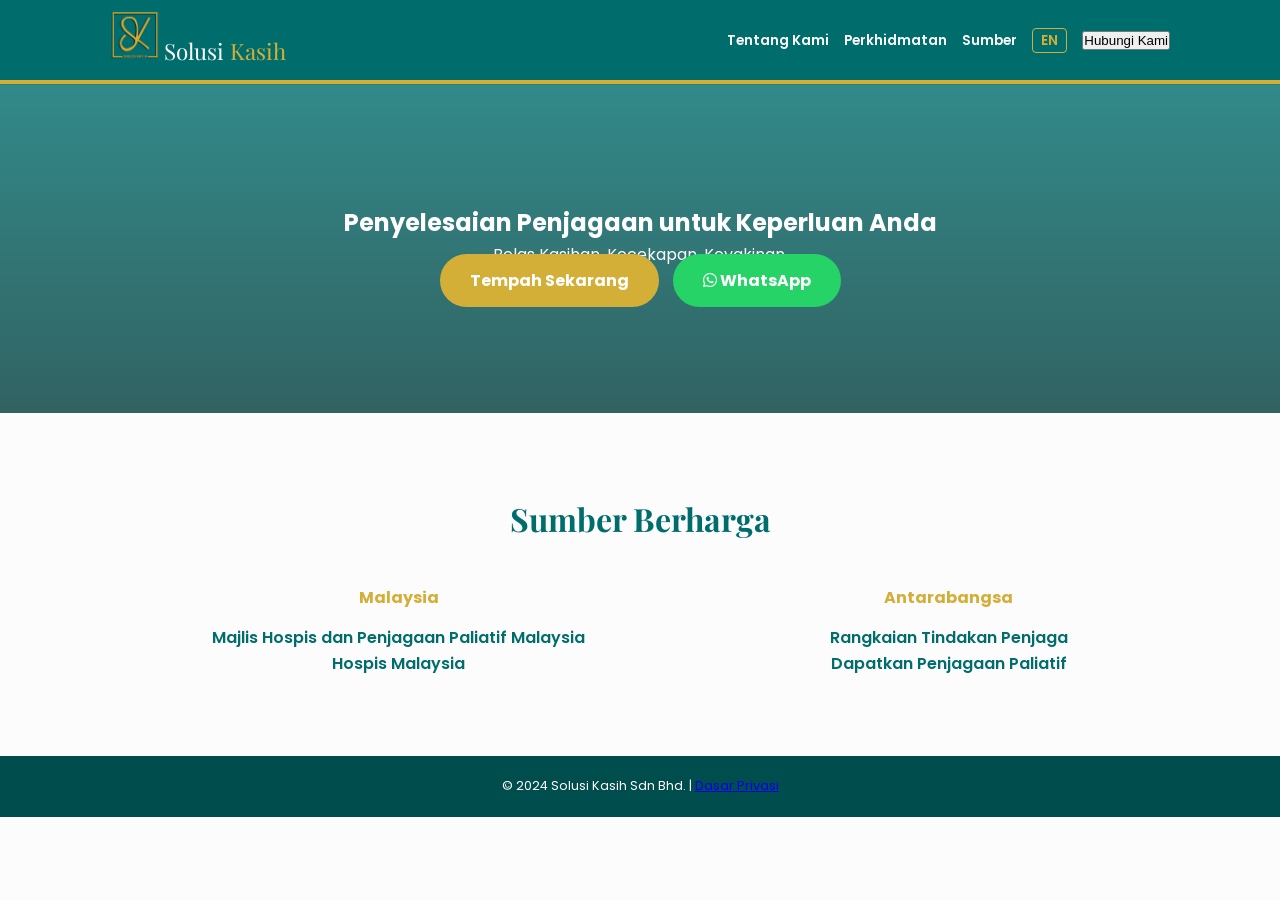
==== index-ms.html @ 20742284 "Add files via upload Add malay version" ====
<!DOCTYPE html>
<html lang="ms">
<head>
    <meta charset="UTF-8">
    <meta name="viewport" content="width=device-width, initial-scale=1.0">
    <title>Solusi Kasih Sdn Bhd | Penjagaan Paliatif</title>
    <link rel="stylesheet" href="style.css">
    <link rel="stylesheet" href="https://cdnjs.cloudflare.com/ajax/libs/font-awesome/6.5.1/css/all.min.css">
</head>
<body>
    <header>
        <nav class="container">
            <div class="logo-area">
                <img src="SKLogo.jpeg" alt="Logo Solusi Kasih" class="business-logo">
                <span class="brand-name">Solusi <span>Kasih</span></span>
            </div>
            <ul class="nav-links">
                <li><a href="#about">Tentang Kami</a></li>
                <li><a href="#services">Perkhidmatan</a></li>
                <li><a href="#resources">Sumber</a></li>
                <li><a href="index.html" class="lang-switch">EN</a></li>
                <li><button id="cta-btn" class="nav-btn">Hubungi Kami</button></li>
            </ul>
        </nav>
    </header>

    <section class="hero">
        <div class="container">
            <h1>Penyelesaian Penjagaan untuk Keperluan Anda</h1>
            <p class="tagline">Belas Kasihan. Kecekapan. Keyakinan.</p>
            <div class="hero-btns">
                <a href="#services" class="btn-primary">Tempah Sekarang</a>
                <a href="https://wa.me/601158899672" class="btn-whatsapp" target="_blank"><i class="fab fa-whatsapp"></i> WhatsApp</a>
            </div>
        </div>
    </section>

    <section id="resources" class="container section-padding">
        <h2 class="section-title">Sumber Berharga</h2>
        <div class="resource-grid">
            <div class="resource-category">
                <h4>Malaysia</h4>
                <ul>
                    <li><a href="https://www.malaysianhospicecouncil.com/" target="_blank">Majlis Hospis dan Penjagaan Paliatif Malaysia</a></li>
                    <li><a href="https://hospismalaysia.org/" target="_blank">Hospis Malaysia</a></li>
                </ul>
            </div>
            <div class="resource-category">
                <h4>Antarabangsa</h4>
                <ul>
                    <li><a href="https://www.caregiveraction.org/" target="_blank">Rangkaian Tindakan Penjaga</a></li>
                    <li><a href="https://getpalliativecare.org/" target="_blank">Dapatkan Penjagaan Paliatif</a></li>
                </ul>
            </div>
        </div>
    </section>

    <footer>
        <div class="container">
            <p>© 2024 Solusi Kasih Sdn Bhd. | <a href="privacy-ms.html">Dasar Privasi</a></p>
        </div>
    </footer>
    <script src="script.js"></script>
</body>
</html>
---- style.css ----
@import url('https://fonts.googleapis.com/css2?family=Playfair+Display:wght@600;700&family=Poppins:wght@300;400;600&display=swap');
* { margin: 0; padding: 0; box-sizing: border-box; }
html { scroll-behavior: smooth; }
body { font-family: 'Poppins', sans-serif; color: #2c3e50; background: #fcfcfc; line-height: 1.6; }
.container { max-width: 1100px; margin: auto; padding: 0 20px; }

header { background: #006d6d; padding: 10px 0; border-bottom: 4px solid #d4af37; position: sticky; top: 0; z-index: 1000; }
nav { display: flex; justify-content: space-between; align-items: center; }
.business-logo { height: 50px; border-radius: 4px; }
.brand-name { font-family: 'Playfair Display', serif; color: white; font-size: 1.4rem; }
.brand-name span { color: #d4af37; }
.nav-links { display: flex; list-style: none; gap: 15px; align-items: center; }
.nav-links a { color: white; text-decoration: none; font-size: 0.85rem; font-weight: 600; }

.lang-switch { border: 1px solid #d4af37; padding: 2px 8px; border-radius: 4px; color: #d4af37 !important; }

.hero { background: linear-gradient(rgba(0,109,109,0.8), rgba(0,60,60,0.8)), url('https://images.unsplash.com/photo-1576091160550-2173dba999ef?q=80&w=2000'); background-size: cover; background-position: center; color: white; padding: 120px 0; text-align: center; }
.btn-primary { background: #d4af37; color: white; padding: 15px 30px; text-decoration: none; border-radius: 50px; font-weight: bold; }
.btn-whatsapp { background: #25d366; color: white; padding: 15px 30px; text-decoration: none; border-radius: 50px; font-weight: bold; margin-left: 10px; }

.section-padding { padding: 80px 0; }
.section-title { text-align: center; color: #006d6d; margin-bottom: 40px; font-family: 'Playfair Display'; font-size: 2rem; }
.resource-grid { display: flex; justify-content: space-around; flex-wrap: wrap; text-align: center; }
.resource-category h4 { color: #d4af37; margin-bottom: 15px; }
.resource-category ul { list-style: none; }
.resource-category a { color: #006d6d; text-decoration: none; font-weight: 600; }

.contact-section { background: #f0f7f7; padding: 60px 0; }
.contact-grid { display: grid; grid-template-columns: 1fr 1fr; gap: 30px; align-items: center; }
.social-links { margin-top: 20px; display: flex; gap: 15px; flex-wrap: wrap; }
.social-links i { font-size: 1.8rem; color: #006d6d; }

footer { background: #004d4d; color: white; padding: 20px 0; text-align: center; font-size: 0.8rem; }
@media (max-width: 768px) { .nav-links { display: none; } .contact-grid { grid-template-columns: 1fr; } }
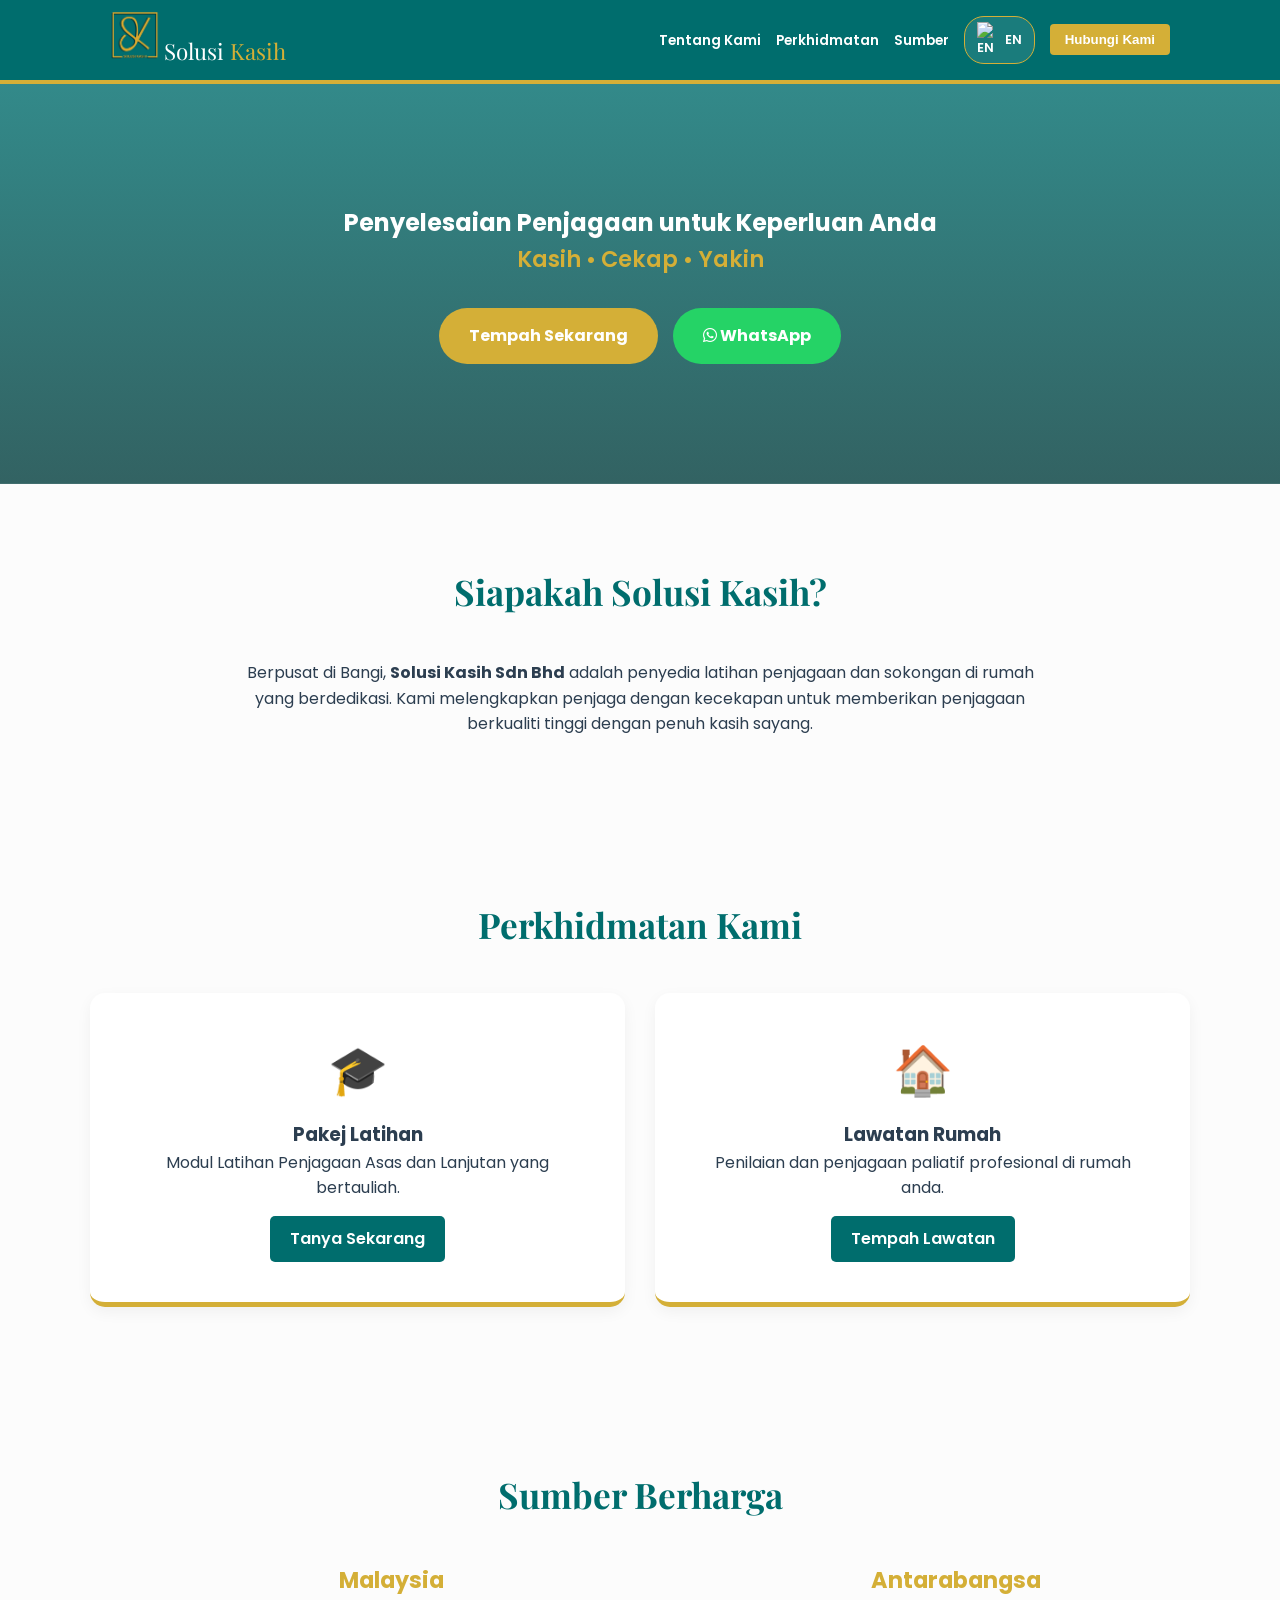
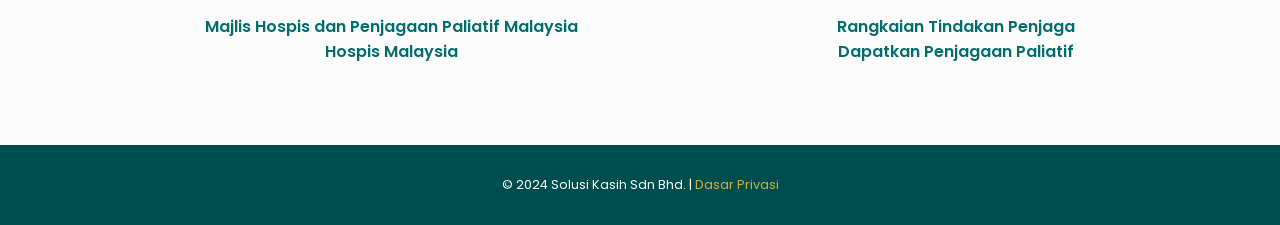
==== commit 1895f896: "Add files via upload" ====
--- a/index-ms.html
+++ b/index-ms.html
@@ -18,7 +18,11 @@
                 <li><a href="#about">Tentang Kami</a></li>
                 <li><a href="#services">Perkhidmatan</a></li>
                 <li><a href="#resources">Sumber</a></li>
-                <li><a href="index.html" class="lang-switch">EN</a></li>
+                <li>
+                    <a href="index.html" class="lang-switch-link">
+                        <img src="https://flagcdn.com/w40/gb.png" width="20" alt="EN"> EN
+                    </a>
+                </li>
                 <li><button id="cta-btn" class="nav-btn">Hubungi Kami</button></li>
             </ul>
         </nav>
@@ -27,10 +31,35 @@
     <section class="hero">
         <div class="container">
             <h1>Penyelesaian Penjagaan untuk Keperluan Anda</h1>
-            <p class="tagline">Belas Kasihan. Kecekapan. Keyakinan.</p>
+            <p class="tagline">Kasih • Cekap • Yakin</p>
             <div class="hero-btns">
                 <a href="#services" class="btn-primary">Tempah Sekarang</a>
                 <a href="https://wa.me/601158899672" class="btn-whatsapp" target="_blank"><i class="fab fa-whatsapp"></i> WhatsApp</a>
+            </div>
+        </div>
+    </section>
+
+    <section id="about" class="container section-padding">
+        <h2 class="section-title">Siapakah Solusi Kasih?</h2>
+        <div class="about-content" style="text-align: center; max-width: 800px; margin: auto;">
+            <p>Berpusat di Bangi, <strong>Solusi Kasih Sdn Bhd</strong> adalah penyedia latihan penjagaan dan sokongan di rumah yang berdedikasi. Kami melengkapkan penjaga dengan kecekapan untuk memberikan penjagaan berkualiti tinggi dengan penuh kasih sayang.</p>
+        </div>
+    </section>
+
+    <section id="services" class="container section-padding">
+        <h2 class="section-title">Perkhidmatan Kami</h2>
+        <div class="grid">
+            <div class="card">
+                <div class="icon">🎓</div>
+                <h3>Pakej Latihan</h3>
+                <p>Modul Latihan Penjagaan Asas dan Lanjutan yang bertauliah.</p>
+                <a href="https://wa.me/601158899672" class="btn-small">Tanya Sekarang</a>
+            </div>
+            <div class="card">
+                <div class="icon">🏠</div>
+                <h3>Lawatan Rumah</h3>
+                <p>Penilaian dan penjagaan paliatif profesional di rumah anda.</p>
+                <a href="https://wa.me/601158899672" class="btn-small">Tempah Lawatan</a>
             </div>
         </div>
     </section>
--- a/style.css
+++ b/style.css
@@ -1,4 +1,5 @@
 @import url('https://fonts.googleapis.com/css2?family=Playfair+Display:wght@600;700&family=Poppins:wght@300;400;600&display=swap');
+
 * { margin: 0; padding: 0; box-sizing: border-box; }
 html { scroll-behavior: smooth; }
 body { font-family: 'Poppins', sans-serif; color: #2c3e50; background: #fcfcfc; line-height: 1.6; }
@@ -12,23 +13,38 @@
 .nav-links { display: flex; list-style: none; gap: 15px; align-items: center; }
 .nav-links a { color: white; text-decoration: none; font-size: 0.85rem; font-weight: 600; }
 
-.lang-switch { border: 1px solid #d4af37; padding: 2px 8px; border-radius: 4px; color: #d4af37 !important; }
+.lang-switch-link {
+    display: flex; align-items: center; gap: 8px; background: rgba(255, 255, 255, 0.1);
+    padding: 5px 12px; border-radius: 20px; border: 1px solid #d4af37; color: white !important; font-size: 0.8rem !important;
+}
+.lang-switch-link:hover { background: #d4af37; color: #006d6d !important; }
 
 .hero { background: linear-gradient(rgba(0,109,109,0.8), rgba(0,60,60,0.8)), url('https://images.unsplash.com/photo-1576091160550-2173dba999ef?q=80&w=2000'); background-size: cover; background-position: center; color: white; padding: 120px 0; text-align: center; }
+.tagline { color: #d4af37; font-size: 1.4rem; margin-bottom: 30px; font-weight: 600; }
+
+.hero-btns { display: flex; gap: 15px; justify-content: center; flex-wrap: wrap; }
 .btn-primary { background: #d4af37; color: white; padding: 15px 30px; text-decoration: none; border-radius: 50px; font-weight: bold; }
-.btn-whatsapp { background: #25d366; color: white; padding: 15px 30px; text-decoration: none; border-radius: 50px; font-weight: bold; margin-left: 10px; }
+.btn-whatsapp { background: #25d366; color: white; padding: 15px 30px; text-decoration: none; border-radius: 50px; font-weight: bold; }
 
 .section-padding { padding: 80px 0; }
-.section-title { text-align: center; color: #006d6d; margin-bottom: 40px; font-family: 'Playfair Display'; font-size: 2rem; }
-.resource-grid { display: flex; justify-content: space-around; flex-wrap: wrap; text-align: center; }
-.resource-category h4 { color: #d4af37; margin-bottom: 15px; }
+.section-title { text-align: center; color: #006d6d; margin-bottom: 40px; font-family: 'Playfair Display'; font-size: 2.2rem; }
+.grid { display: flex; flex-wrap: wrap; gap: 30px; justify-content: center; }
+.card { flex: 1 1 300px; background: white; padding: 40px; border-radius: 15px; text-align: center; box-shadow: 0 5px 15px rgba(0,0,0,0.05); border-bottom: 5px solid #d4af37; }
+.icon { font-size: 3rem; margin-bottom: 10px; }
+.btn-small { background: #006d6d; color: white; padding: 10px 20px; text-decoration: none; border-radius: 5px; display: inline-block; margin-top: 15px; font-weight: 600; }
+
+.resource-grid { display: flex; justify-content: space-around; flex-wrap: wrap; text-align: center; gap: 30px; }
+.resource-category h4 { color: #d4af37; margin-bottom: 15px; font-size: 1.4rem; }
 .resource-category ul { list-style: none; }
 .resource-category a { color: #006d6d; text-decoration: none; font-weight: 600; }
 
-.contact-section { background: #f0f7f7; padding: 60px 0; }
-.contact-grid { display: grid; grid-template-columns: 1fr 1fr; gap: 30px; align-items: center; }
-.social-links { margin-top: 20px; display: flex; gap: 15px; flex-wrap: wrap; }
-.social-links i { font-size: 1.8rem; color: #006d6d; }
+.contact-section { background: #f0f7f7; padding: 80px 0; }
+.contact-grid { display: grid; grid-template-columns: 1fr 1.2fr; gap: 40px; align-items: center; }
+.social-links { margin-top: 25px; display: flex; gap: 15px; flex-wrap: wrap; }
+.social-links i { font-size: 2.2rem; color: #006d6d; }
 
-footer { background: #004d4d; color: white; padding: 20px 0; text-align: center; font-size: 0.8rem; }
+footer { background: #004d4d; color: white; padding: 30px 0; text-align: center; font-size: 0.8rem; }
+footer a { color: #d4af37; text-decoration: none; }
+.nav-btn { background: #d4af37; color: white; border: none; padding: 8px 15px; border-radius: 4px; cursor: pointer; font-weight: 600; }
+
 @media (max-width: 768px) { .nav-links { display: none; } .contact-grid { grid-template-columns: 1fr; } }
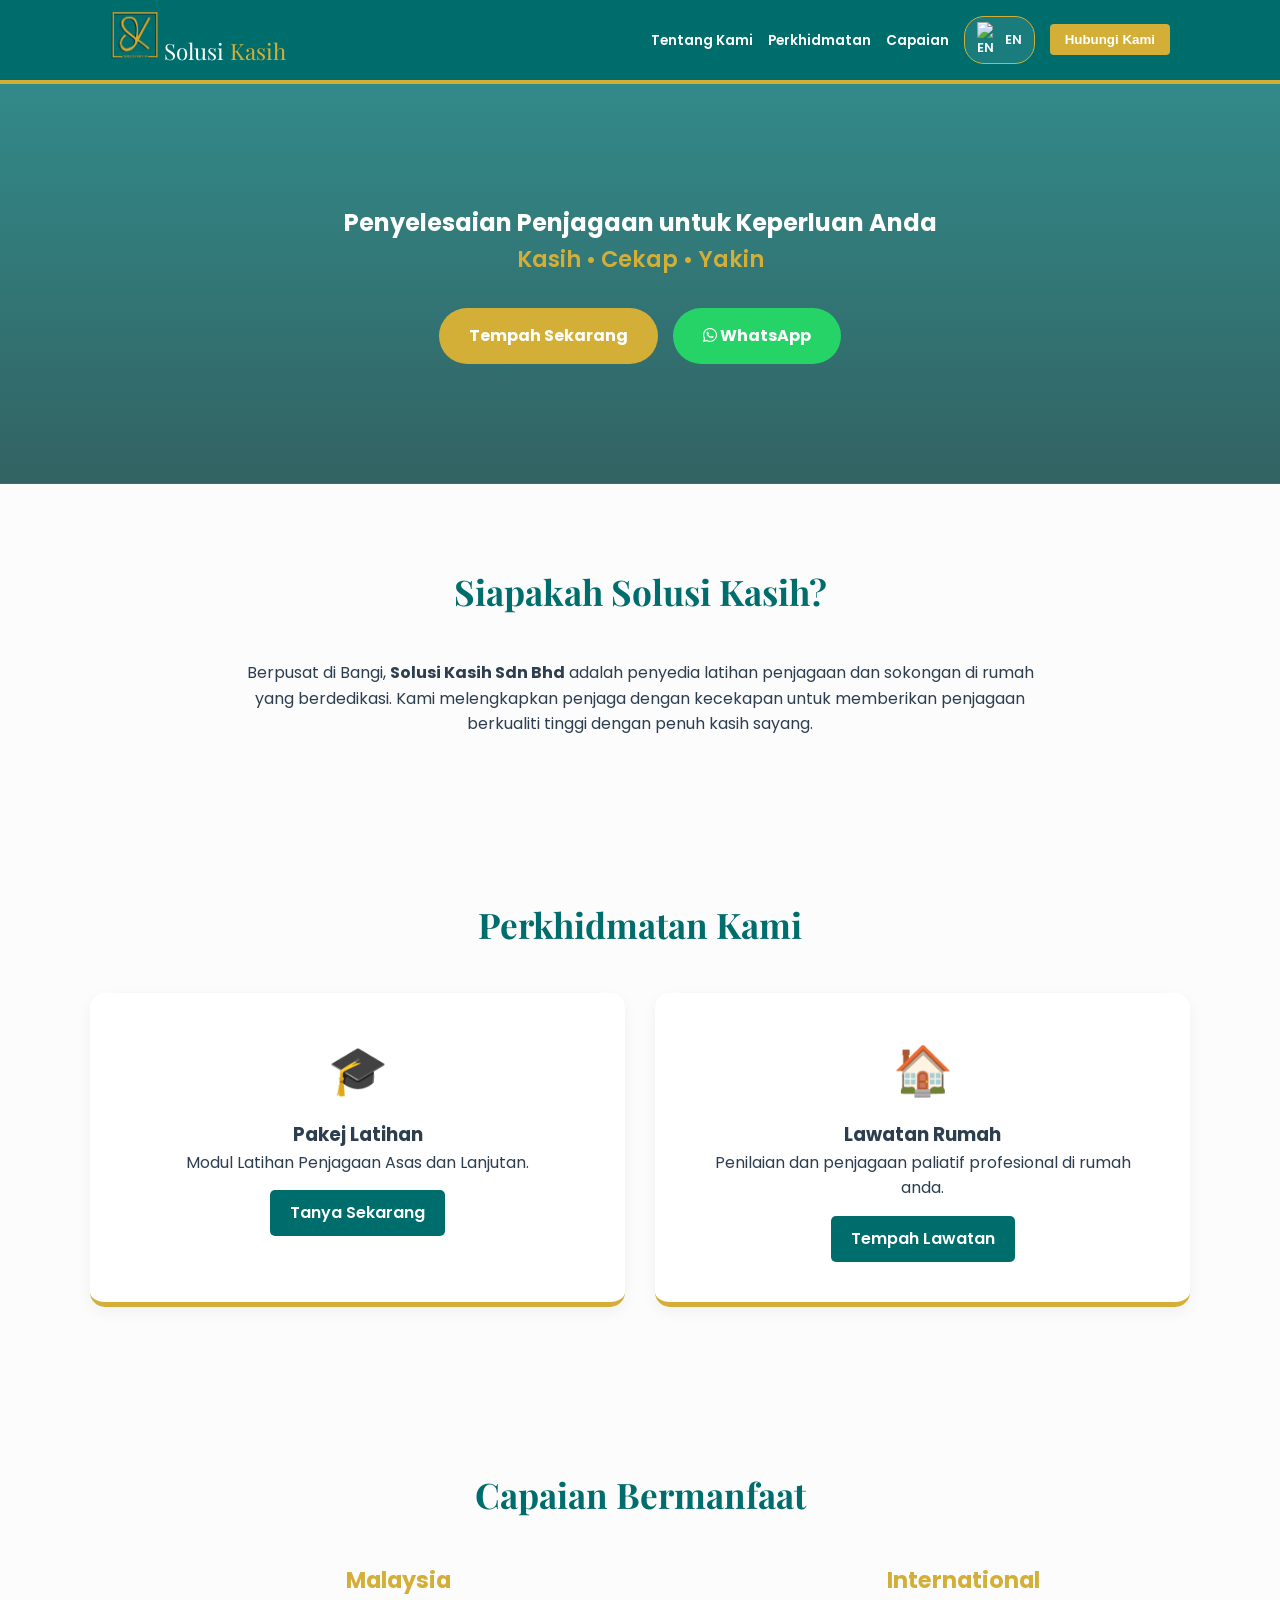
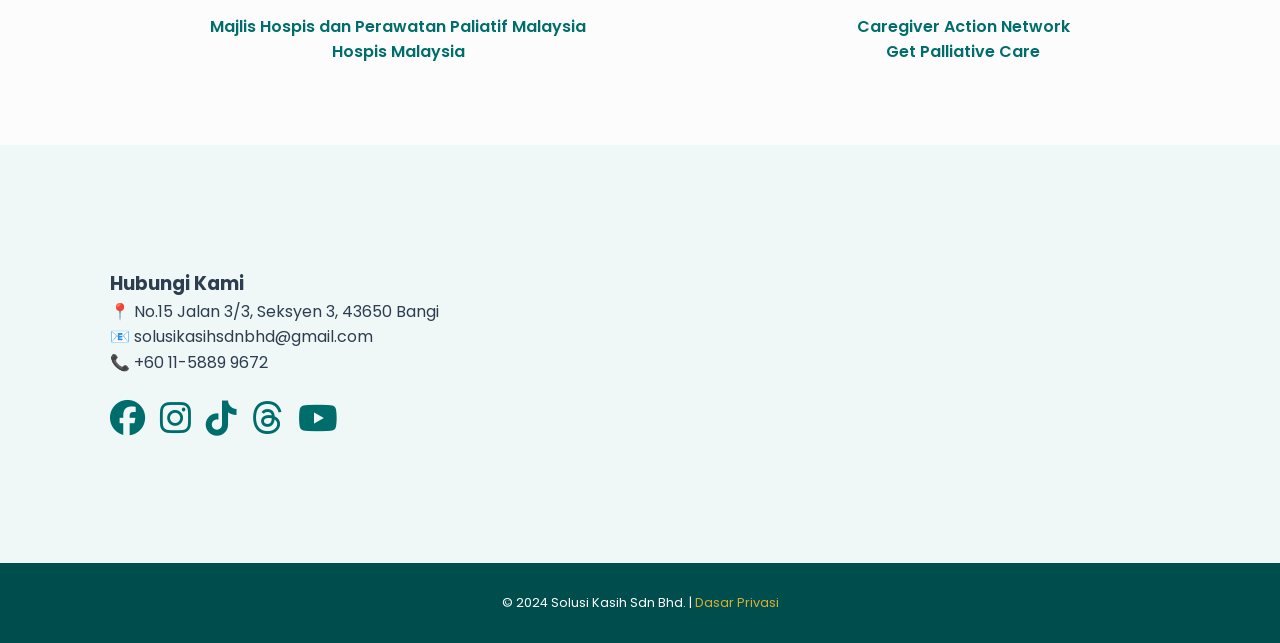
==== commit de1c34be: "Add files via upload" ====
--- a/index-ms.html
+++ b/index-ms.html
@@ -17,7 +17,7 @@
             <ul class="nav-links">
                 <li><a href="#about">Tentang Kami</a></li>
                 <li><a href="#services">Perkhidmatan</a></li>
-                <li><a href="#resources">Sumber</a></li>
+                <li><a href="#resources">Capaian</a></li>
                 <li>
                     <a href="index.html" class="lang-switch-link">
                         <img src="https://flagcdn.com/w40/gb.png" width="20" alt="EN"> EN
@@ -52,7 +52,7 @@
             <div class="card">
                 <div class="icon">🎓</div>
                 <h3>Pakej Latihan</h3>
-                <p>Modul Latihan Penjagaan Asas dan Lanjutan yang bertauliah.</p>
+                <p>Modul Latihan Penjagaan Asas dan Lanjutan.</p>
                 <a href="https://wa.me/601158899672" class="btn-small">Tanya Sekarang</a>
             </div>
             <div class="card">
@@ -65,21 +65,44 @@
     </section>
 
     <section id="resources" class="container section-padding">
-        <h2 class="section-title">Sumber Berharga</h2>
+        <h2 class="section-title">Capaian Bermanfaat</h2>
         <div class="resource-grid">
             <div class="resource-category">
                 <h4>Malaysia</h4>
                 <ul>
-                    <li><a href="https://www.malaysianhospicecouncil.com/" target="_blank">Majlis Hospis dan Penjagaan Paliatif Malaysia</a></li>
+                    <li><a href="https://www.malaysianhospicecouncil.com/" target="_blank">Majlis Hospis dan Perawatan Paliatif Malaysia</a></li>
                     <li><a href="https://hospismalaysia.org/" target="_blank">Hospis Malaysia</a></li>
                 </ul>
             </div>
             <div class="resource-category">
-                <h4>Antarabangsa</h4>
+                <h4>International</h4>
                 <ul>
-                    <li><a href="https://www.caregiveraction.org/" target="_blank">Rangkaian Tindakan Penjaga</a></li>
-                    <li><a href="https://getpalliativecare.org/" target="_blank">Dapatkan Penjagaan Paliatif</a></li>
+                    <li><a href="https://www.caregiveraction.org/" target="_blank">Caregiver Action Network</a></li>
+                    <li><a href="https://getpalliativecare.org/" target="_blank">Get Palliative Care</a></li>
                 </ul>
+            </div>
+        </div>
+    </section>
+
+    <section id="contact" class="contact-section">
+        <div class="container">
+            <div class="contact-grid">
+                <div class="contact-info">
+                    <h3>Hubungi Kami</h3>
+                    <p>📍 No.15 Jalan 3/3, Seksyen 3, 43650 Bangi</p>
+                    <p>📧 solusikasihsdnbhd@gmail.com</p>
+                    <p>📞 +60 11-5889 9672</p>
+                    <div class="social-links">
+                        <a href="https://www.facebook.com/profile.php?id=61553331252659" target="_blank"><i class="fab fa-facebook"></i></a>
+                        <a href="https://www.instagram.com/solusikasihsdnbhd/" target="_blank"><i class="fab fa-instagram"></i></a>
+                        <a href="https://www.tiktok.com/@solusikasih" target="_blank"><i class="fab fa-tiktok"></i></a>
+                        <a href="https://www.threads.net/@solusikasihsdnbhd" target="_blank"><i class="fab fa-threads"></i></a>
+                        <a href="https://www.youtube.com/@SolusiKasihh" target="_blank"><i class="fab fa-youtube"></i></a>
+                    </div>
+                </div>
+                <div class="map-container">
+                    <iframe src="https://www.google.com/maps/embed?pb=!1m18!1m12!1m3!1d3984.6626649360815!2d101.76781217596205!3d2.9129528545396695!2m3!1f0!2f0!3f0!3m2!1i1024!2i768!4f13.1!3m3!1m2!1s0x31cdca6496660143%3A0xc665e381f9532551!2s15%2C%20Jalan%203%2F3%2C%20Seksyen%203%20Bandar%20Baru%20Bangi%2C%2043650%20Bandar%20Baru%20Bangi%2C%20Selangor!5e0!3m2!1sen!2smy!4v1714567890123!5m2!1sen!2smy" width="100%" height="250" style="border:0; border-radius:15px;" allowfullscreen="" loading="lazy"></iframe>
+                </div>
             </div>
         </div>
     </section>
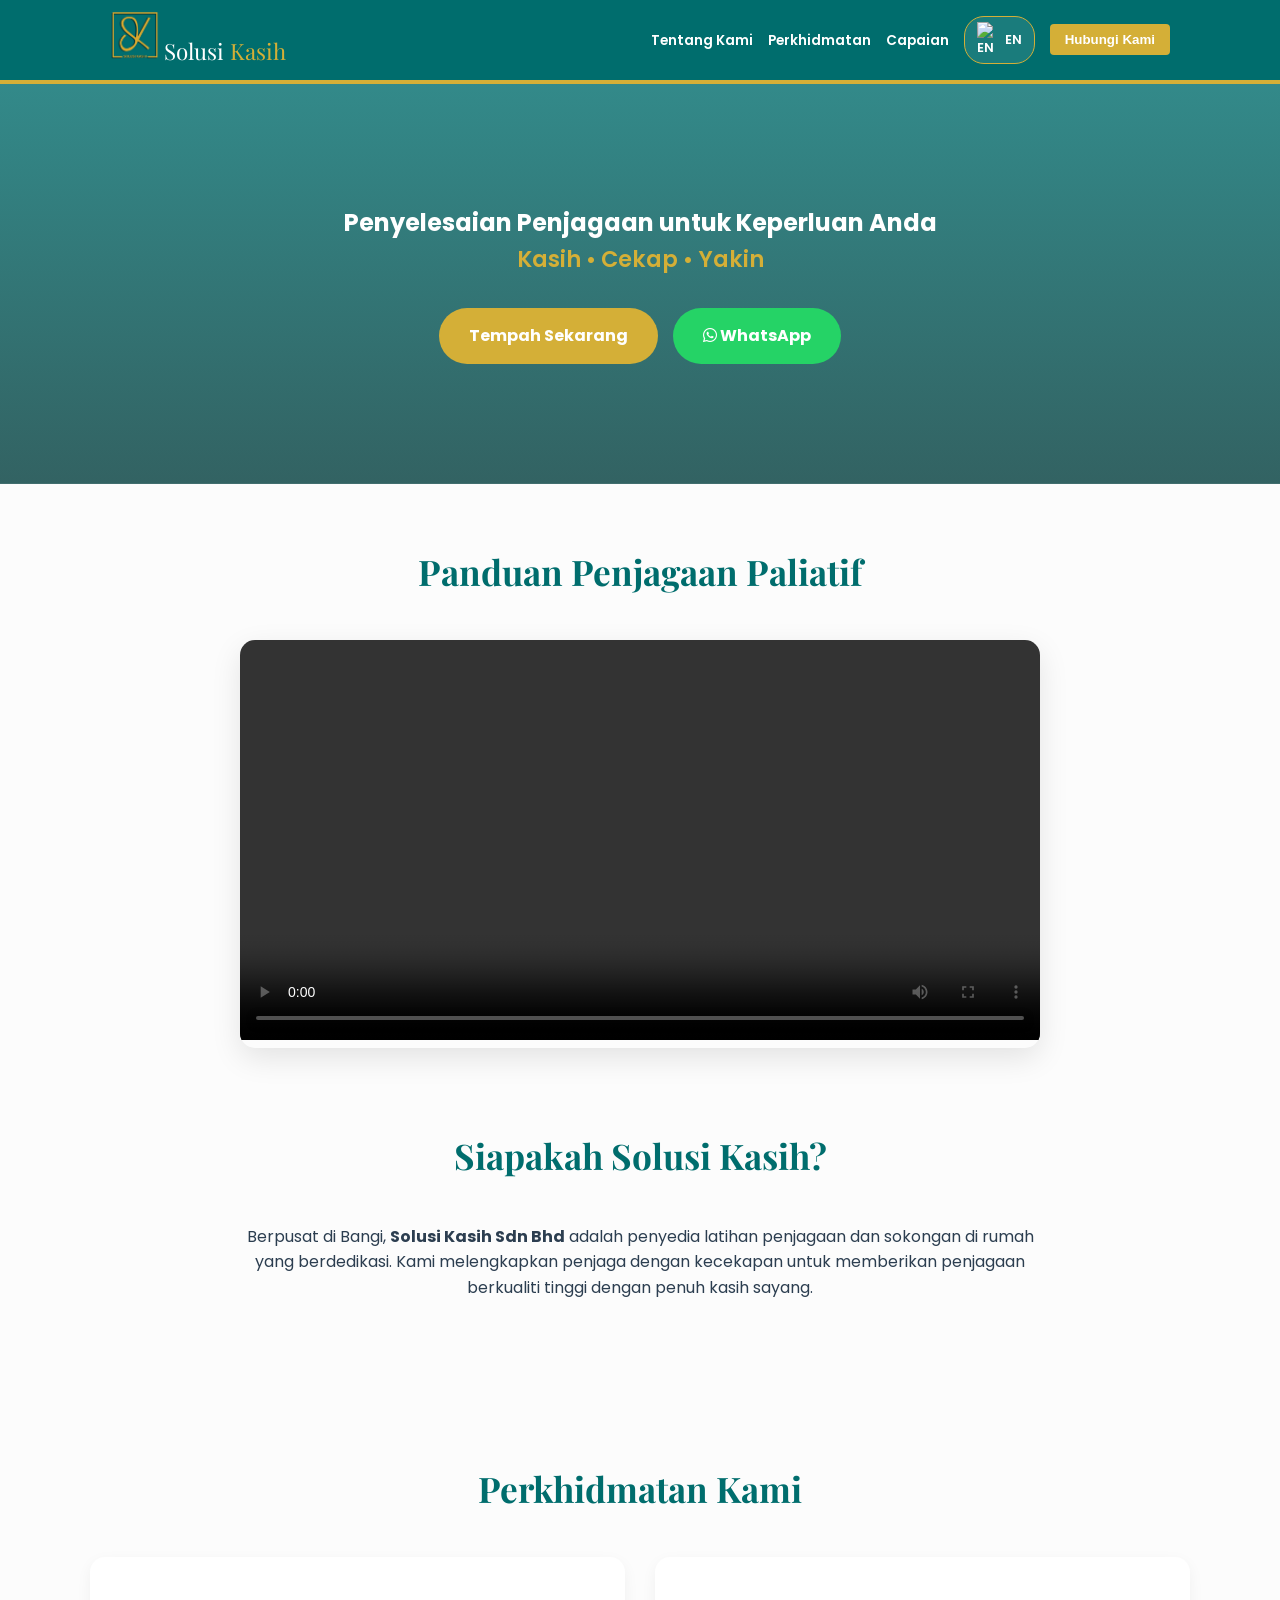
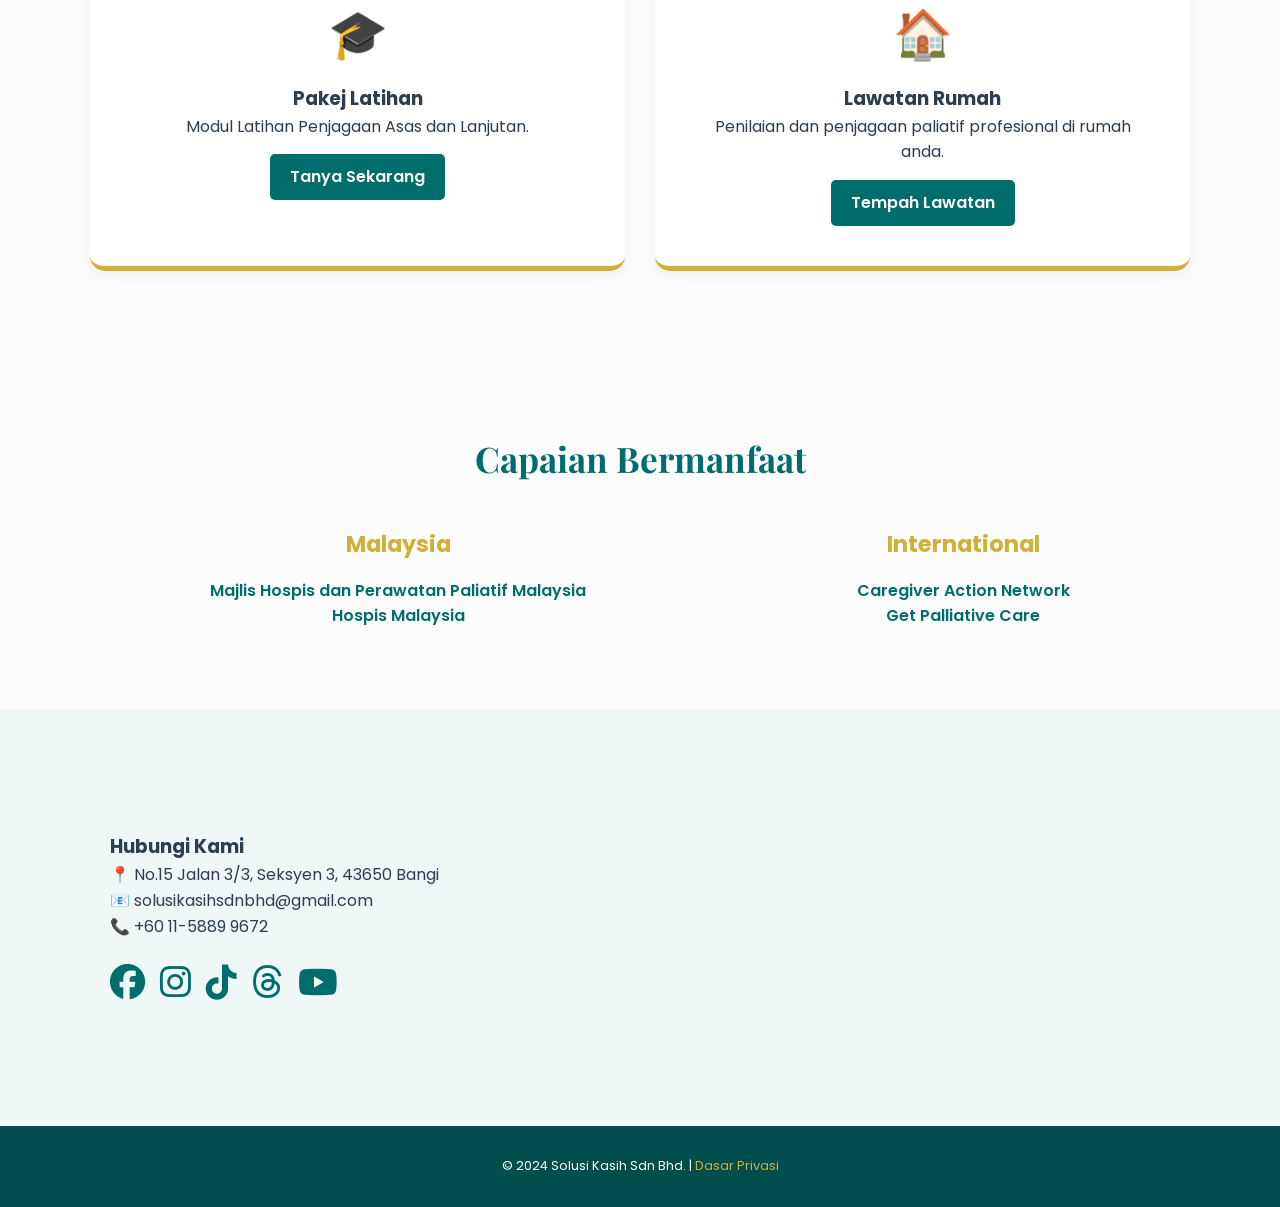
==== commit d1a03f52: "Add files via upload add videos" ====
--- a/index-ms.html
+++ b/index-ms.html
@@ -36,6 +36,16 @@
                 <a href="#services" class="btn-primary">Tempah Sekarang</a>
                 <a href="https://wa.me/601158899672" class="btn-whatsapp" target="_blank"><i class="fab fa-whatsapp"></i> WhatsApp</a>
             </div>
+        </div>
+    </section>
+
+    <section class="video-section container" style="padding-top: 60px;">
+        <h2 class="section-title">Panduan Penjagaan Paliatif</h2>
+        <div style="max-width: 800px; margin: auto; border-radius: 15px; overflow: hidden; box-shadow: 0 10px 30px rgba(0,0,0,0.1);">
+            <video width="100%" controls>
+                <source src="SKMalay.mp4" type="video/mp4">
+                Your browser does not support the video tag.
+            </video>
         </div>
     </section>
 
@@ -101,7 +111,7 @@
                     </div>
                 </div>
                 <div class="map-container">
-                    <iframe src="https://www.google.com/maps/embed?pb=!1m18!1m12!1m3!1d3984.6626649360815!2d101.76781217596205!3d2.9129528545396695!2m3!1f0!2f0!3f0!3m2!1i1024!2i768!4f13.1!3m3!1m2!1s0x31cdca6496660143%3A0xc665e381f9532551!2s15%2C%20Jalan%203%2F3%2C%20Seksyen%203%20Bandar%20Baru%20Bangi%2C%2043650%20Bandar%20Baru%20Bangi%2C%20Selangor!5e0!3m2!1sen!2smy!4v1714567890123!5m2!1sen!2smy" width="100%" height="250" style="border:0; border-radius:15px;" allowfullscreen="" loading="lazy"></iframe>
+                    <iframe src="https://www.google.com/maps/embed?pb=!1m18!1m12!1m3!1d3984.610543202996!2d101.7686867749441!3d2.9278788544431536!2m3!1f0!2f0!3f0!3m2!1i1024!2i768!4f13.1!3m3!1m2!1s0x31cdc903a55d648b%3A0xc3f1c9f4d7159c!2s15%2C%20Jalan%203%2F3%2C%20Seksyen%203%2C%2043650%20Bandar%20Baru%20Bangi%2C%20Selangor!5e0!3m2!1sen!2smy!4v1708846000000!5m2!1sen!2smy" width="100%" height="250" style="border:0; border-radius:15px;" allowfullscreen="" loading="lazy"></iframe>
                 </div>
             </div>
         </div>
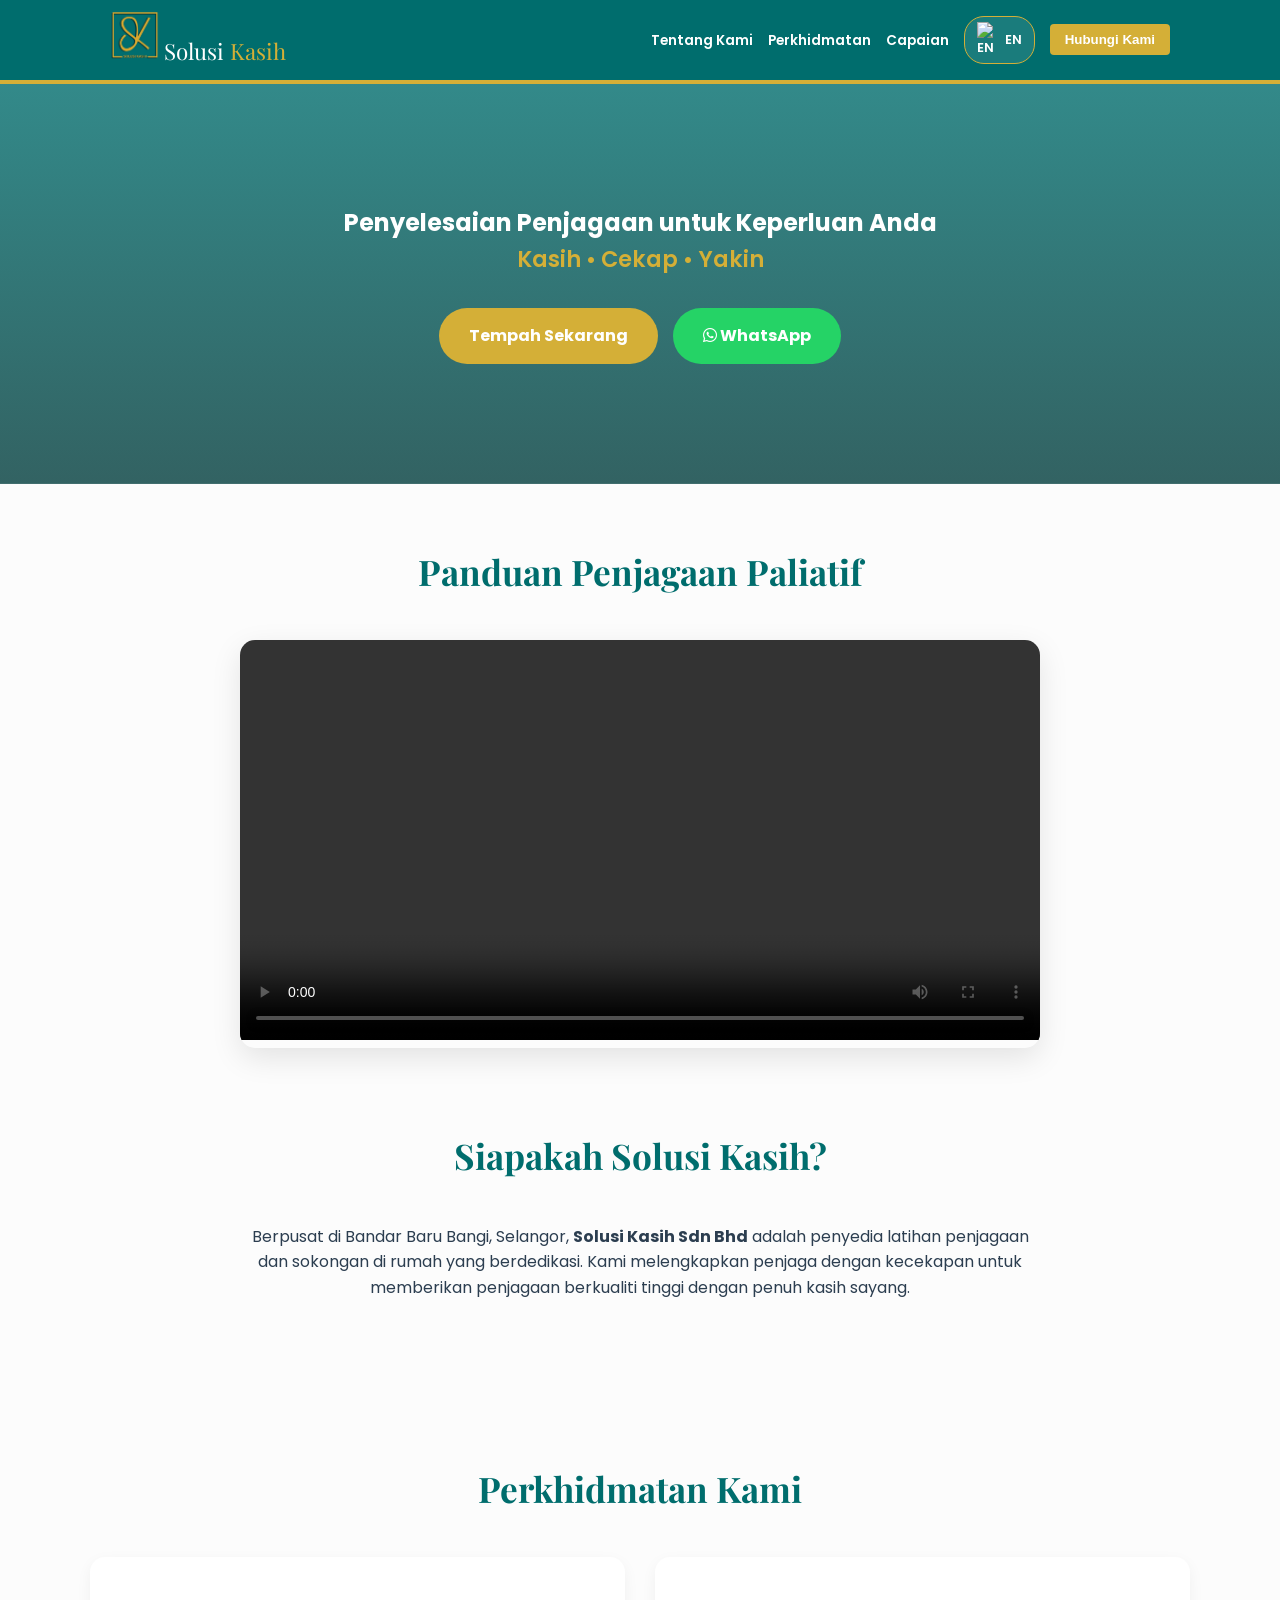
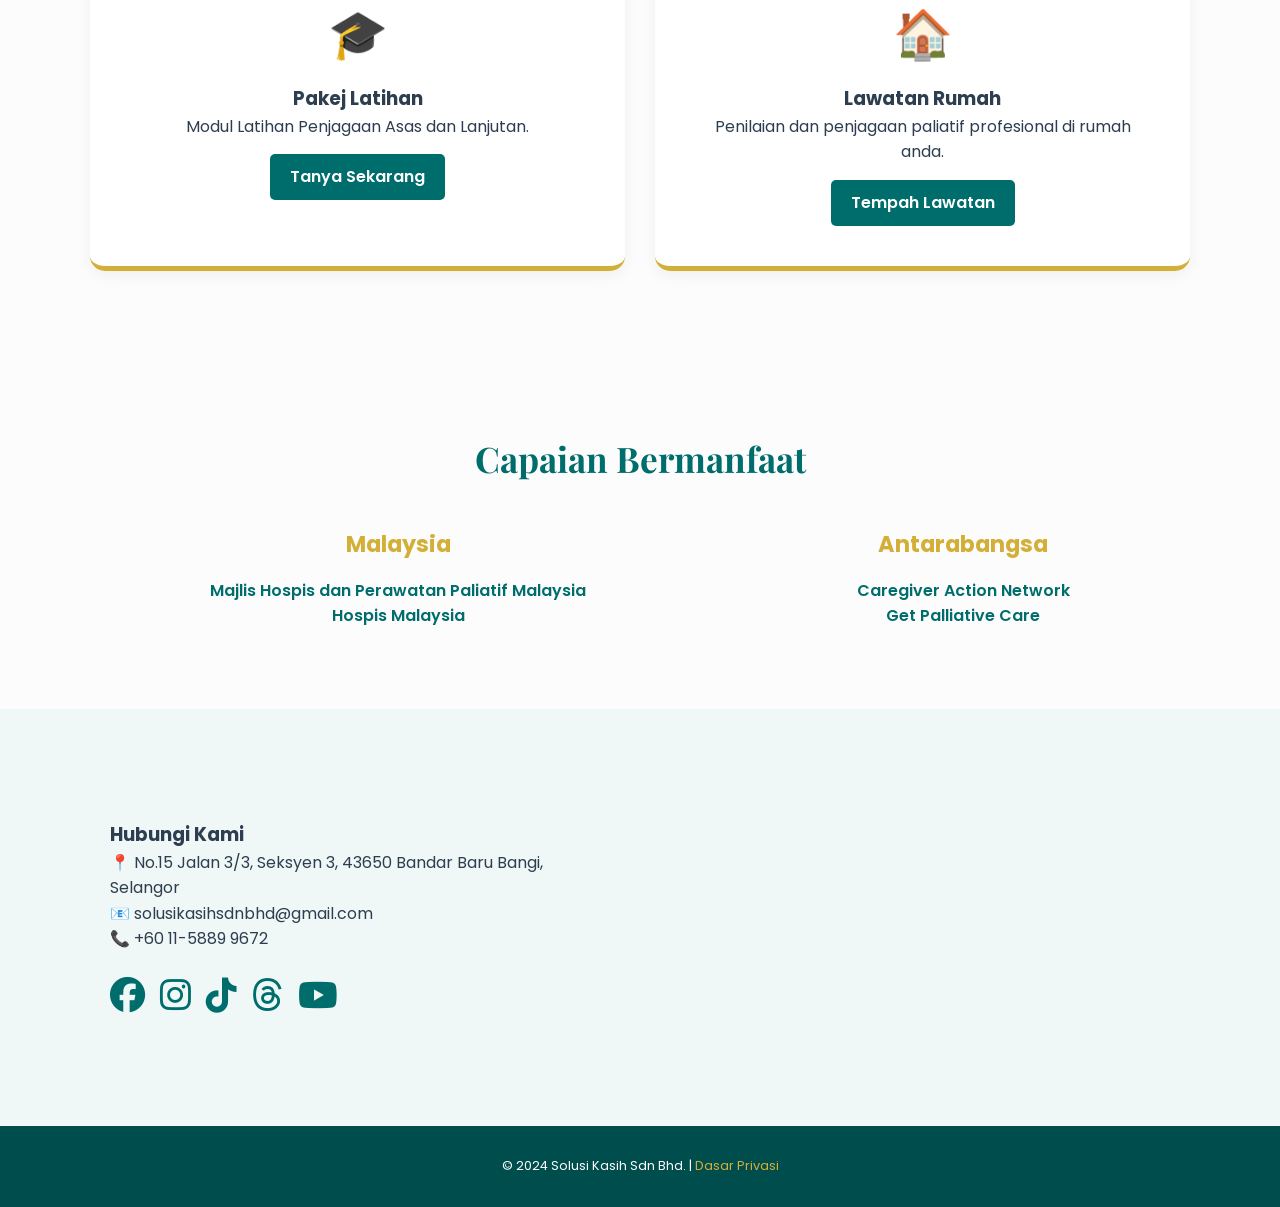
==== commit 0ee99e9f: "Add files via upload" ====
--- a/index-ms.html
+++ b/index-ms.html
@@ -52,7 +52,7 @@
     <section id="about" class="container section-padding">
         <h2 class="section-title">Siapakah Solusi Kasih?</h2>
         <div class="about-content" style="text-align: center; max-width: 800px; margin: auto;">
-            <p>Berpusat di Bangi, <strong>Solusi Kasih Sdn Bhd</strong> adalah penyedia latihan penjagaan dan sokongan di rumah yang berdedikasi. Kami melengkapkan penjaga dengan kecekapan untuk memberikan penjagaan berkualiti tinggi dengan penuh kasih sayang.</p>
+            <p>Berpusat di Bandar Baru Bangi, Selangor, <strong>Solusi Kasih Sdn Bhd</strong> adalah penyedia latihan penjagaan dan sokongan di rumah yang berdedikasi. Kami melengkapkan penjaga dengan kecekapan untuk memberikan penjagaan berkualiti tinggi dengan penuh kasih sayang.</p>
         </div>
     </section>
 
@@ -85,7 +85,7 @@
                 </ul>
             </div>
             <div class="resource-category">
-                <h4>International</h4>
+                <h4>Antarabangsa</h4>
                 <ul>
                     <li><a href="https://www.caregiveraction.org/" target="_blank">Caregiver Action Network</a></li>
                     <li><a href="https://getpalliativecare.org/" target="_blank">Get Palliative Care</a></li>
@@ -99,7 +99,7 @@
             <div class="contact-grid">
                 <div class="contact-info">
                     <h3>Hubungi Kami</h3>
-                    <p>📍 No.15 Jalan 3/3, Seksyen 3, 43650 Bangi</p>
+                    <p>📍 No.15 Jalan 3/3, Seksyen 3, 43650 Bandar Baru Bangi, Selangor</p>
                     <p>📧 solusikasihsdnbhd@gmail.com</p>
                     <p>📞 +60 11-5889 9672</p>
                     <div class="social-links">
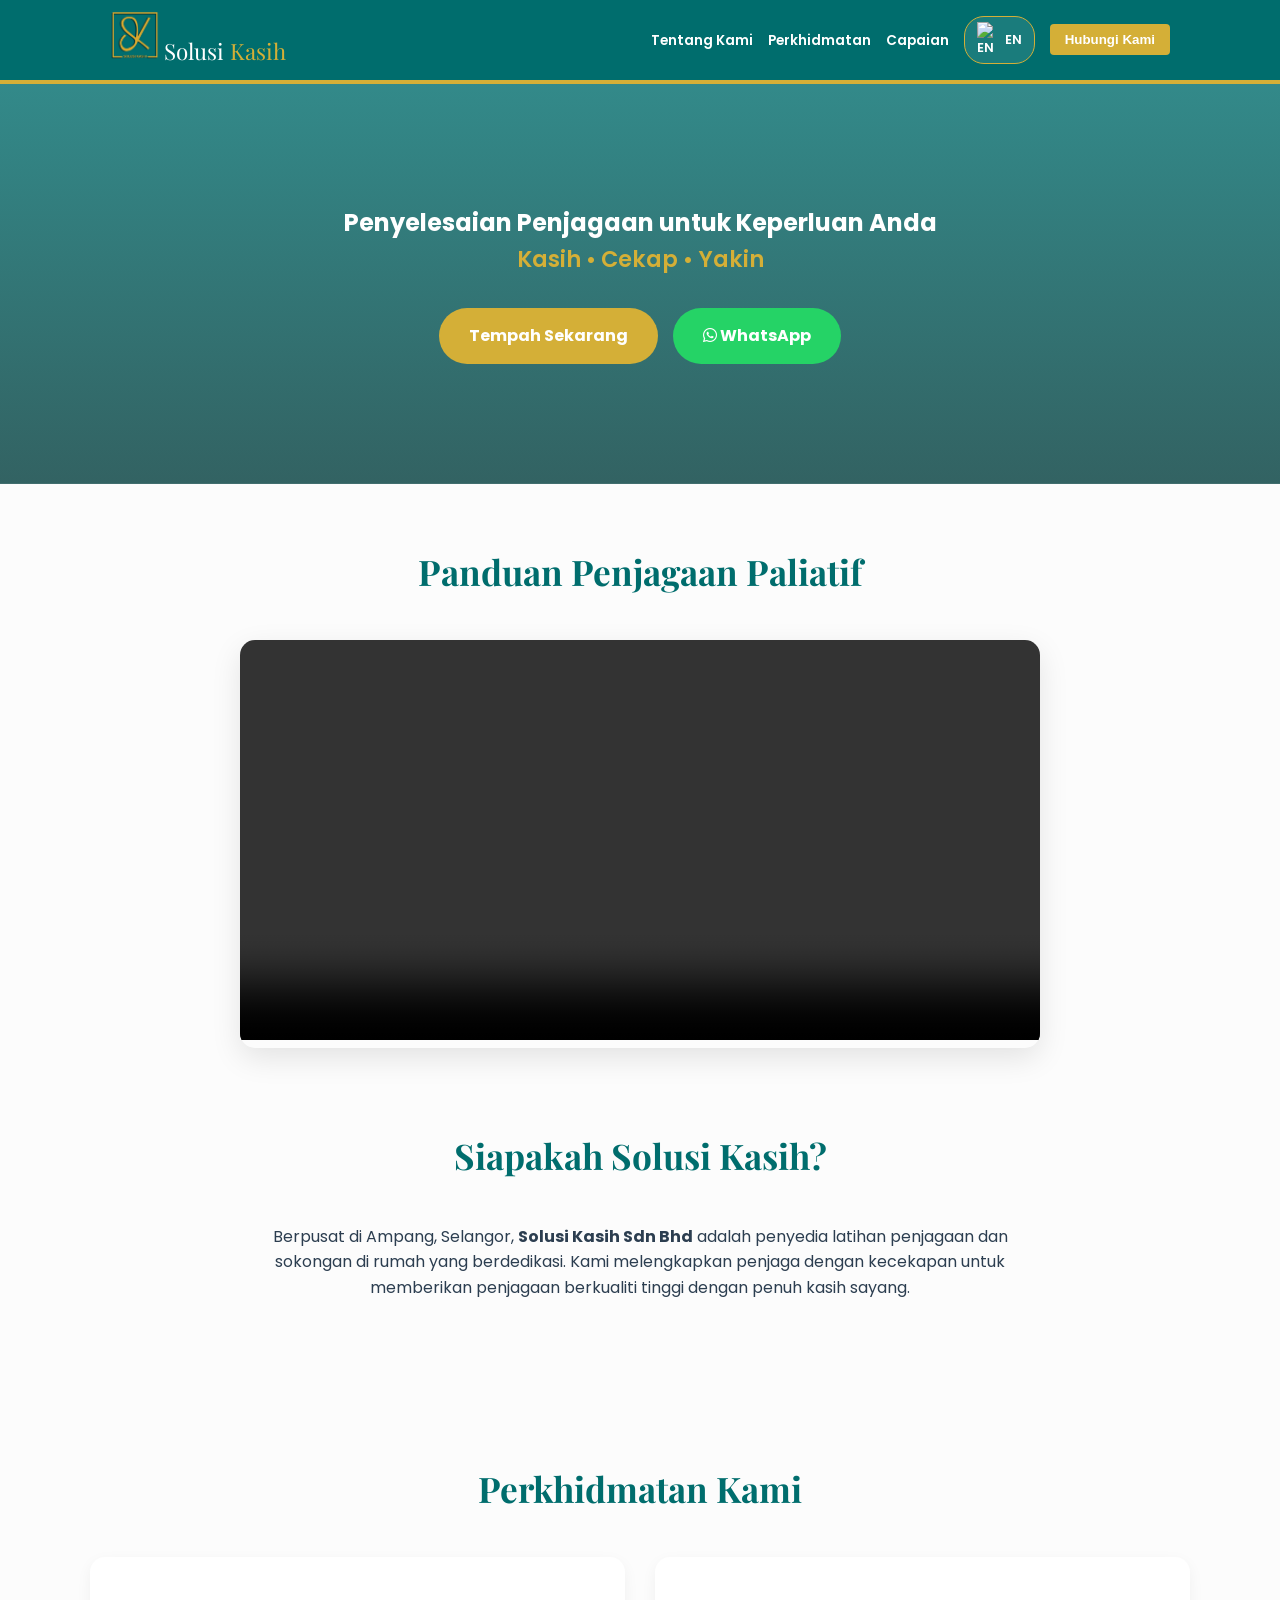
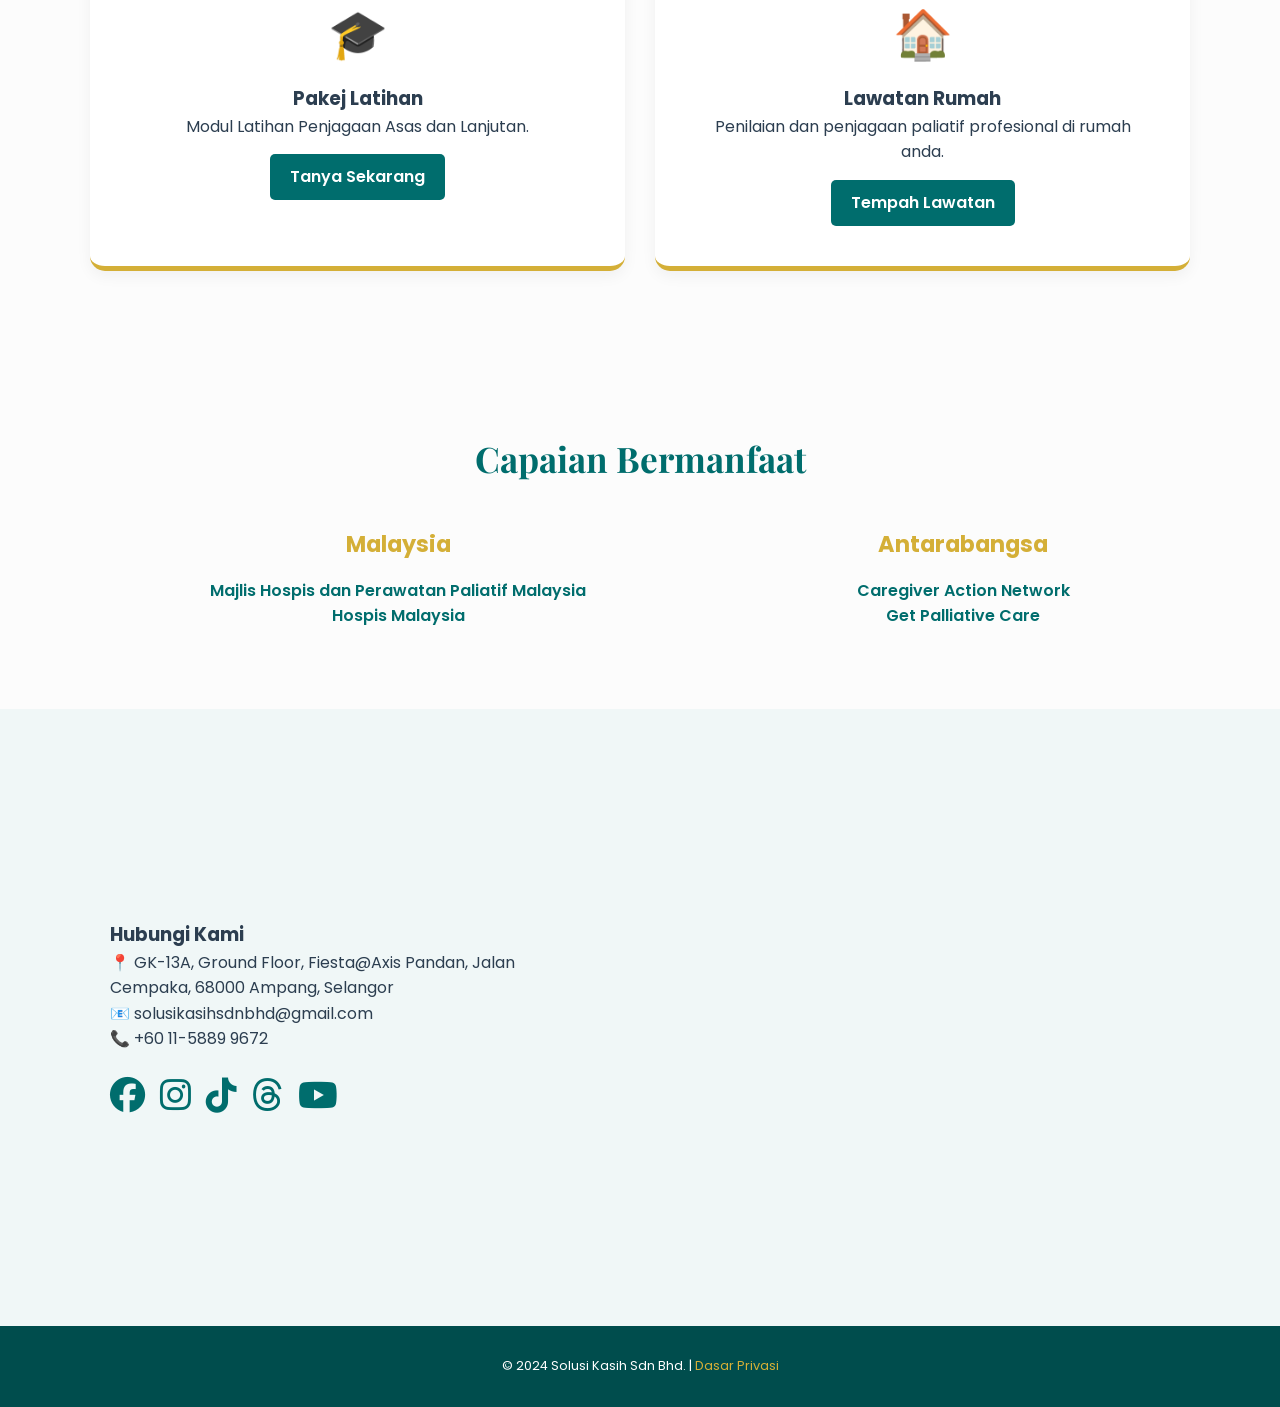
==== commit d73e10d7: "Update index-ms.html Update business address and map" ====
--- a/index-ms.html
+++ b/index-ms.html
@@ -52,7 +52,7 @@
     <section id="about" class="container section-padding">
         <h2 class="section-title">Siapakah Solusi Kasih?</h2>
         <div class="about-content" style="text-align: center; max-width: 800px; margin: auto;">
-            <p>Berpusat di Bandar Baru Bangi, Selangor, <strong>Solusi Kasih Sdn Bhd</strong> adalah penyedia latihan penjagaan dan sokongan di rumah yang berdedikasi. Kami melengkapkan penjaga dengan kecekapan untuk memberikan penjagaan berkualiti tinggi dengan penuh kasih sayang.</p>
+            <p>Berpusat di Ampang, Selangor, <strong>Solusi Kasih Sdn Bhd</strong> adalah penyedia latihan penjagaan dan sokongan di rumah yang berdedikasi. Kami melengkapkan penjaga dengan kecekapan untuk memberikan penjagaan berkualiti tinggi dengan penuh kasih sayang.</p>
         </div>
     </section>
 
@@ -99,7 +99,7 @@
             <div class="contact-grid">
                 <div class="contact-info">
                     <h3>Hubungi Kami</h3>
-                    <p>📍 No.15 Jalan 3/3, Seksyen 3, 43650 Bandar Baru Bangi, Selangor</p>
+                    <p>📍 GK-13A, Ground Floor, Fiesta@Axis Pandan, Jalan Cempaka, 68000 Ampang, Selangor</p>
                     <p>📧 solusikasihsdnbhd@gmail.com</p>
                     <p>📞 +60 11-5889 9672</p>
                     <div class="social-links">
@@ -111,7 +111,7 @@
                     </div>
                 </div>
                 <div class="map-container">
-                    <iframe src="https://www.google.com/maps/embed?pb=!1m18!1m12!1m3!1d3984.610543202996!2d101.7686867749441!3d2.9278788544431536!2m3!1f0!2f0!3f0!3m2!1i1024!2i768!4f13.1!3m3!1m2!1s0x31cdc903a55d648b%3A0xc3f1c9f4d7159c!2s15%2C%20Jalan%203%2F3%2C%20Seksyen%203%2C%2043650%20Bandar%20Baru%20Bangi%2C%20Selangor!5e0!3m2!1sen!2smy!4v1708846000000!5m2!1sen!2smy" width="100%" height="250" style="border:0; border-radius:15px;" allowfullscreen="" loading="lazy"></iframe>
+                    <iframe src="https://www.google.com/maps/embed?pb=!1m18!1m12!1m3!1d3983.8409818021746!2d101.74491051744384!3d3.136672899999998!2m3!1f0!2f0!3f0!3m2!1i1024!2i768!4f13.1!3m3!1m2!1s0x31cc3775dc2cbfd7%3A0x256a0ffba991659b!2sFiesta%20Mall%20%40%20Axis%20Pandan!5e0!3m2!1sen!2smy!4v1780127204957!5m2!1sen!2smy" width="600" height="450" style="border:0;" allowfullscreen="" loading="lazy" referrerpolicy="no-referrer-when-downgrade"></iframe>
                 </div>
             </div>
         </div>
@@ -124,4 +124,4 @@
     </footer>
     <script src="script.js"></script>
 </body>
-</html>+</html>
